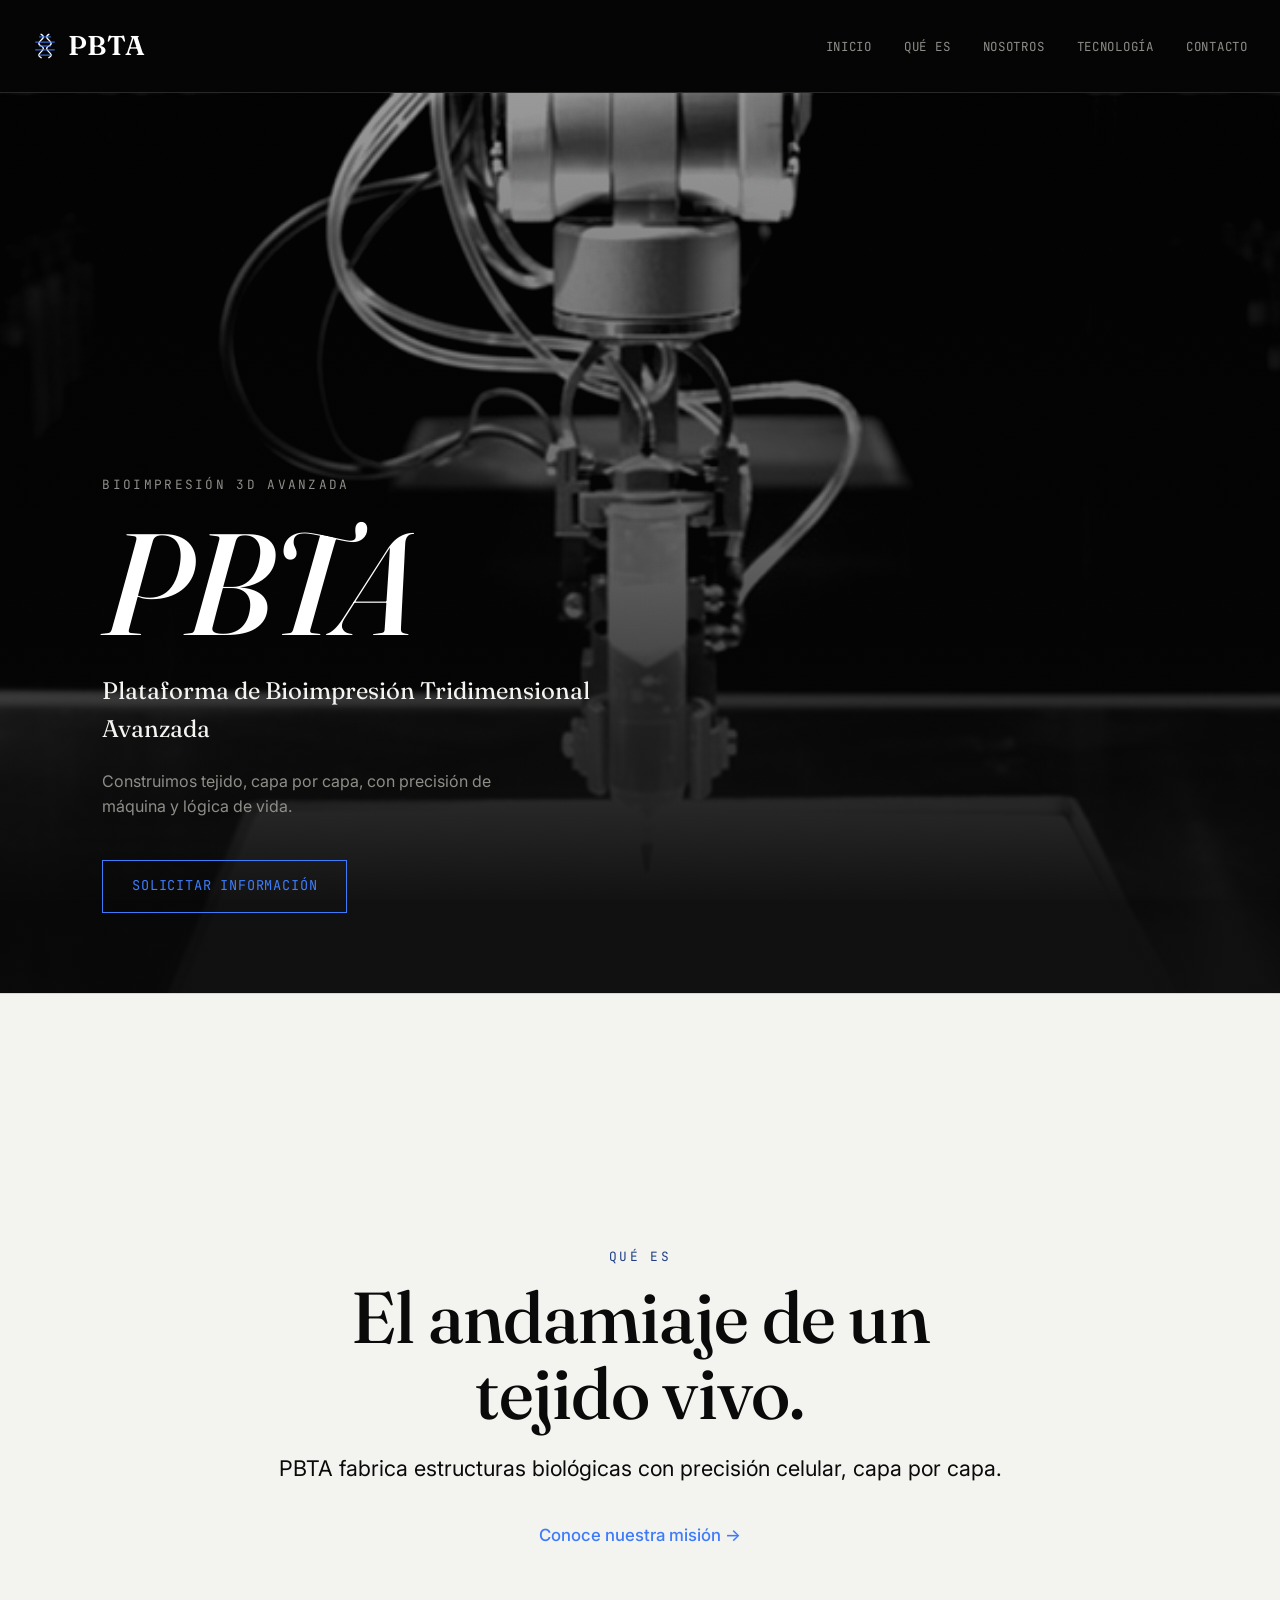
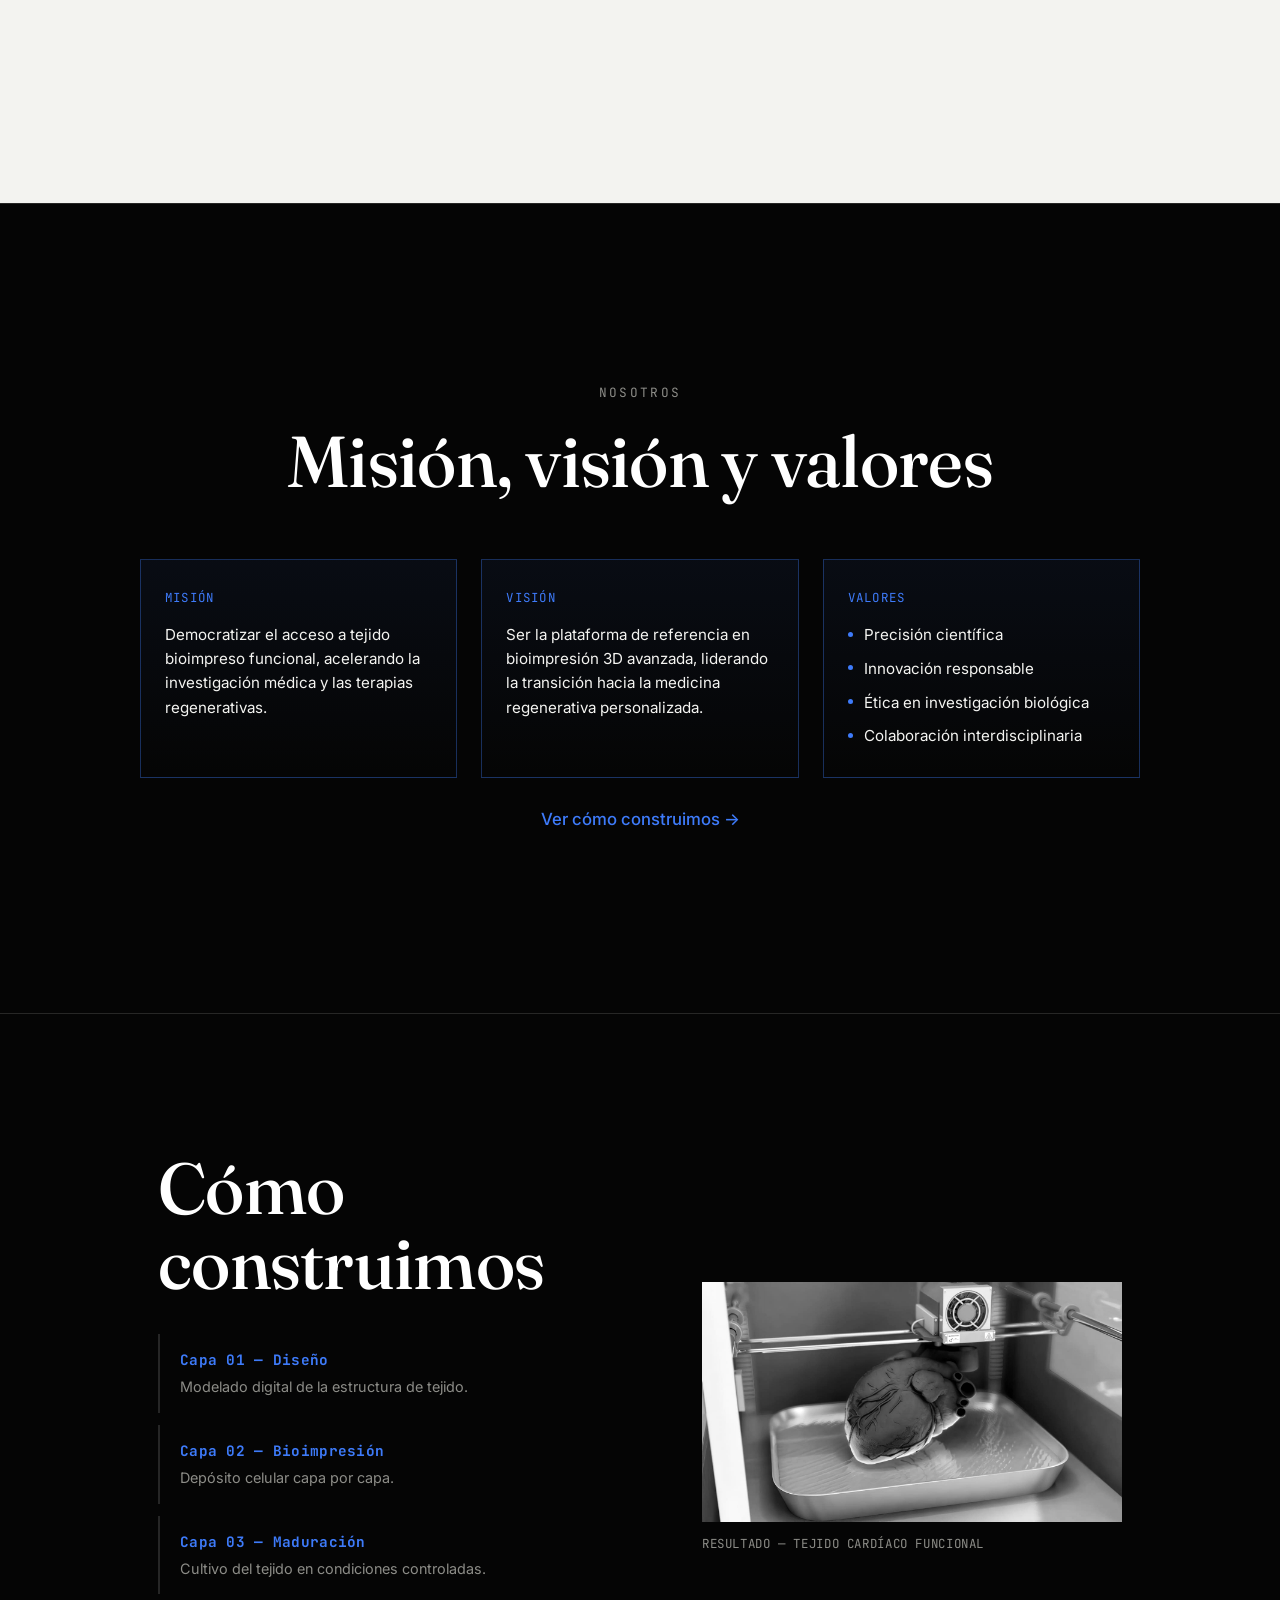
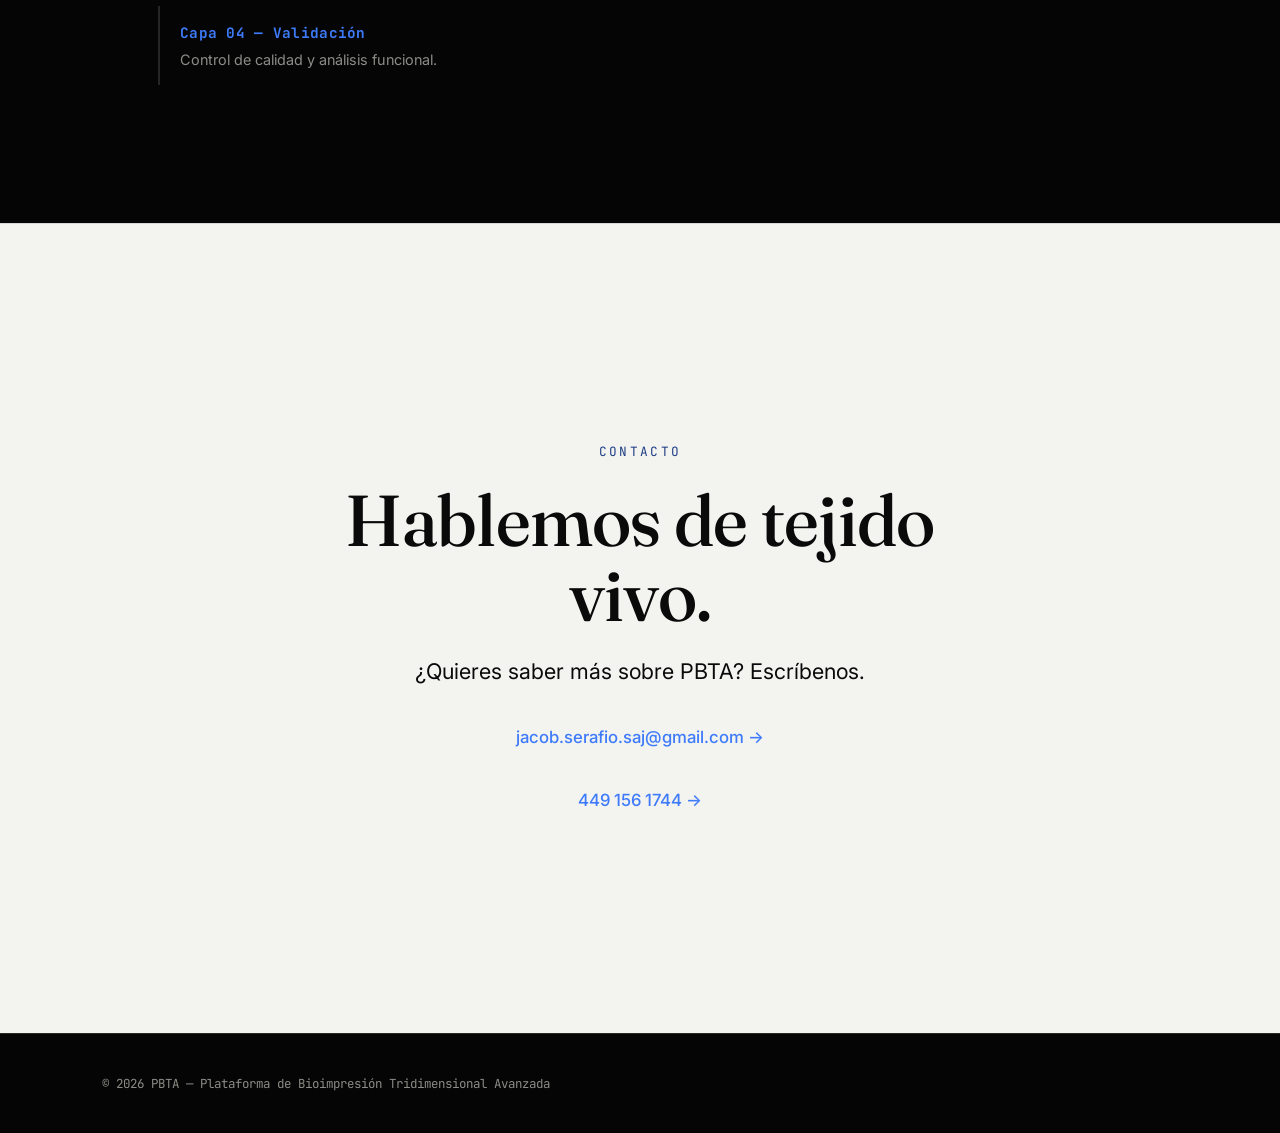
==== index.html @ 97b5b9d8 "V 0.0.0 Versión beta de pagina web" ====
<!DOCTYPE html>
<html lang="es">
<head>
  <meta charset="UTF-8">
  <meta name="viewport" content="width=device-width, initial-scale=1.0">
  <title>PBTA — Plataforma de Bioimpresión Tridimensional Avanzada</title>
  <link rel="preconnect" href="https://fonts.googleapis.com">
  <link rel="preconnect" href="https://fonts.gstatic.com" crossorigin>
  <link href="https://fonts.googleapis.com/css2?family=Fraunces:ital,opsz,wght@0,9..144,300;0,9..144,500;0,9..144,600;1,9..144,400&family=Inter:wght@400;500&family=JetBrains+Mono:wght@400;500&display=swap" rel="stylesheet">
  <link rel="stylesheet" href="style.css">
</head>
<body>

  <div class="grain" aria-hidden="true"></div>

  <!-- Encabezado / navegación -->
  <header class="site-header">
    <div class="logo">
      <svg class="logo-mark" viewBox="0 0 40 40" xmlns="http://www.w3.org/2000/svg" aria-hidden="true">
        <path d="M14 2 C 26 8, 2 14, 14 20 C 26 26, 2 32, 14 38" class="dna-strand" />
        <path d="M26 2 C 14 8, 38 14, 26 20 C 14 26, 38 32, 26 38" class="dna-strand" />
        <line x1="11" y1="6" x2="29" y2="6" class="dna-rung" />
        <line x1="5" y1="14" x2="35" y2="14" class="dna-rung" />
        <line x1="11" y1="20" x2="29" y2="20" class="dna-rung" />
        <line x1="5" y1="26" x2="35" y2="26" class="dna-rung" />
        <line x1="11" y1="34" x2="29" y2="34" class="dna-rung" />
      </svg>
      <span>PBTA</span>
    </div>
    <nav>
      <a href="#inicio">Inicio</a>
      <a href="#que-es">Qué es</a>
      <a href="#nosotros">Nosotros</a>
      <a href="#tecnologia">Tecnología</a>
      <a href="#contacto">Contacto</a>
    </nav>
  </header>

  <!-- Sección principal (hero) -->
  <section id="inicio" class="hero">
    <div class="hero-media">
      <img src="img/bioprint-arm.png" alt="Brazo robótico bioimprimiendo con precisión" class="hero-photo">
    </div>
    <div class="hero-overlay"></div>
    <div class="hero-content">
      <p class="eyebrow">Bioimpresión 3D avanzada</p>
      <h1>PBTA</h1>
      <p class="subtitle">Plataforma de Bioimpresión Tridimensional Avanzada</p>
      <p class="hero-text">
        Construimos tejido, capa por capa, con precisión de máquina y lógica de vida.
      </p>
      <a href="#contacto" class="cta">Solicitar información</a>
    </div>
  </section>

  <!-- Qué es la plataforma -->
  <section id="que-es" class="section section-light que-es-section">
    <p class="eyebrow">Qué es</p>
    <h2>El andamiaje de un tejido vivo.</h2>
    <p class="lead">
      PBTA fabrica estructuras biológicas con precisión celular, capa por capa.
    </p>
    <a href="#nosotros" class="panel-link">Conoce nuestra misión →</a>
  </section>

  <!-- Misión, Visión y Valores -->
  <section id="nosotros" class="section nosotros-section">
    <p class="eyebrow">Nosotros</p>
    <h2>Misión, visión y valores</h2>
    <div class="mvv-grid">
      <div class="mvv-card">
        <span class="mvv-label">Misión</span>
        <p>Democratizar el acceso a tejido bioimpreso funcional, acelerando la investigación médica y las terapias regenerativas.</p>
      </div>
      <div class="mvv-card">
        <span class="mvv-label">Visión</span>
        <p>Ser la plataforma de referencia en bioimpresión 3D avanzada, liderando la transición hacia la medicina regenerativa personalizada.</p>
      </div>
      <div class="mvv-card">
        <span class="mvv-label">Valores</span>
        <ul class="mvv-values">
          <li>Precisión científica</li>
          <li>Innovación responsable</li>
          <li>Ética en investigación biológica</li>
          <li>Colaboración interdisciplinaria</li>
        </ul>
      </div>
    </div>
    <a href="#tecnologia" class="panel-link">Ver cómo construimos →</a>
  </section>

  <!-- Cómo funciona / capas del proceso -->
  <section id="tecnologia" class="section tecnologia-section">
    <div class="tecnologia-text">
      <h2>Cómo construimos</h2>
      <ul class="layers">
        <li><strong>Capa 01 — Diseño</strong><span>Modelado digital de la estructura de tejido.</span></li>
        <li><strong>Capa 02 — Bioimpresión</strong><span>Depósito celular capa por capa.</span></li>
        <li><strong>Capa 03 — Maduración</strong><span>Cultivo del tejido en condiciones controladas.</span></li>
        <li><strong>Capa 04 — Validación</strong><span>Control de calidad y análisis funcional.</span></li>
      </ul>
    </div>
    <figure class="result-photo">
      <img src="img/bioprint-heart.png" alt="Tejido cardíaco bioimpreso, resultado del proceso PBTA">
      <figcaption>Resultado — tejido cardíaco funcional</figcaption>
    </figure>
  </section>

  <!-- Contacto -->
  <section id="contacto" class="section section-light contact">
    <p class="eyebrow">Contacto</p>
    <h2>Hablemos de tejido vivo.</h2>
    <p class="lead">¿Quieres saber más sobre PBTA? Escríbenos.</p>
    <div class="contact-links">
      <a href="mailto:jacob.serafio.saj@gmail.com" class="panel-link">jacob.serafio.saj@gmail.com →</a>
      <a href="tel:+524491561744" class="panel-link">449 156 1744 →</a>
    </div>
  </section>

  <footer class="site-footer">
    <p>&copy; 2026 PBTA — Plataforma de Bioimpresión Tridimensional Avanzada</p>
  </footer>

</body>
</html>
---- style.css ----
/* ===== Tokens de diseño ===== */
:root {
  --bg: #050505;
  --bg-2: #111111;
  --bg-light: #F3F3F0;
  --text-main: #F4F4F1;
  --text-dim: #8C8C87;
  --text-on-light: #0A0A0A;
  --text-on-light-dim: #58564F;
  --line: rgba(244, 244, 241, 0.14);
  --line-on-light: rgba(10, 10, 10, 0.12);
  --white: #FFFFFF;
  --blue: #3E7BFA;
  --blue-dim: #1F3E85;
  --blue-line: rgba(62, 123, 250, 0.35);

  --font-display: 'Fraunces', Georgia, serif;
  --font-body: 'Inter', -apple-system, sans-serif;
  --font-mono: 'JetBrains Mono', 'Courier New', monospace;
}

* { box-sizing: border-box; margin: 0; padding: 0; }

html { scroll-behavior: smooth; }

body {
  background: var(--bg);
  color: var(--text-main);
  font-family: var(--font-body);
  line-height: 1.6;
  position: relative;
}

/* Textura de grano, sutil, sobre toda la página */
.grain {
  position: fixed;
  inset: 0;
  z-index: 50;
  pointer-events: none;
  opacity: 0.05;
  mix-blend-mode: overlay;
  background-image: url("data:image/svg+xml,%3Csvg xmlns='http://www.w3.org/2000/svg' width='120' height='120'%3E%3Cfilter id='n'%3E%3CfeTurbulence type='fractalNoise' baseFrequency='0.9' numOctaves='2' stitchTiles='stitch'/%3E%3C/filter%3E%3Crect width='100%25' height='100%25' filter='url(%23n)'/%3E%3C/svg%3E");
}

/* ===== Header ===== */
.site-header {
  position: sticky;
  top: 0;
  z-index: 10;
  display: flex;
  justify-content: space-between;
  align-items: center;
  padding: 1.5rem 2rem;
  background: rgba(5, 5, 5, 0.75);
  backdrop-filter: blur(10px);
  border-bottom: 1px solid var(--line);
}

.logo {
  display: flex;
  align-items: center;
  gap: 0.6rem;
}

.logo span {
  font-family: var(--font-display);
  font-weight: 600;
  font-size: 1.7rem;
  letter-spacing: 0.02em;
  color: var(--white);
}

.logo-mark {
  width: 26px;
  height: 26px;
}

.logo-mark .dna-strand {
  fill: none;
  stroke: var(--white);
  stroke-width: 2;
  stroke-linecap: round;
}

.logo-mark .dna-rung {
  stroke: var(--blue);
  stroke-width: 1.6;
}

.site-header nav a {
  color: var(--text-dim);
  text-decoration: none;
  margin-left: 1.75rem;
  font-family: var(--font-mono);
  font-size: 0.78rem;
  letter-spacing: 0.06em;
  text-transform: uppercase;
  transition: color 0.2s ease;
}

.site-header nav a:hover,
.site-header nav a:focus-visible {
  color: var(--blue);
}

/* ===== Hero ===== */
.hero {
  position: relative;
  min-height: 100vh;
  display: flex;
  align-items: flex-end;
  overflow: hidden;
}

.hero-media {
  position: absolute;
  inset: 0;
}

.hero-photo {
  width: 100%;
  height: 100%;
  object-fit: cover;
  filter: grayscale(1) contrast(1.15) brightness(0.9);
  transition: filter 1.1s ease;
}

.hero:hover .hero-photo {
  filter: grayscale(0) contrast(1.05) brightness(0.85);
}

.hero-overlay {
  position: absolute;
  inset: 0;
  background: linear-gradient(0deg, rgba(5,5,5,0.95) 10%, rgba(5,5,5,0.55) 55%, rgba(5,5,5,0.35) 100%);
}

.hero-content {
  position: relative;
  z-index: 1;
  padding: 4rem 8vw 5rem;
  max-width: 900px;
}

.eyebrow {
  font-family: var(--font-mono);
  color: var(--text-dim);
  letter-spacing: 0.18em;
  text-transform: uppercase;
  font-size: 0.8rem;
  margin-bottom: 1.25rem;
}

.hero h1 {
  font-family: var(--font-display);
  font-style: italic;
  font-weight: 500;
  font-size: clamp(3.5rem, 13vw, 9rem);
  color: var(--white);
  line-height: 0.95;
  letter-spacing: -0.01em;
}

.hero .subtitle {
  margin-top: 1.25rem;
  font-family: var(--font-display);
  font-size: clamp(1.1rem, 2.5vw, 1.5rem);
  color: var(--text-main);
  max-width: 40ch;
}

.hero-text {
  margin-top: 1.25rem;
  color: var(--text-dim);
  max-width: 45ch;
}

.cta {
  display: inline-block;
  margin-top: 2.5rem;
  padding: 0.9rem 1.8rem;
  border: 1px solid var(--blue);
  color: var(--blue);
  text-decoration: none;
  font-family: var(--font-mono);
  font-size: 0.85rem;
  letter-spacing: 0.06em;
  text-transform: uppercase;
  transition: background 0.2s ease, color 0.2s ease;
}

.cta:hover,
.cta:focus-visible {
  background: var(--blue);
  color: var(--white);
}

/* ===== Secciones generales (estilo Apple: pantalla completa, centradas) ===== */
.section {
  min-height: 90vh;
  display: flex;
  flex-direction: column;
  justify-content: center;
  align-items: center;
  text-align: center;
  padding: 6rem 8vw;
  max-width: 100%;
  border-top: 1px solid var(--line);
}

.section > * {
  max-width: 720px;
}

.section h2 {
  font-family: var(--font-display);
  font-weight: 500;
  color: var(--white);
  font-size: clamp(2.4rem, 6vw, 4.5rem);
  line-height: 1.05;
  margin-bottom: 1.25rem;
  letter-spacing: -0.01em;
  border-left: none;
  padding-left: 0;
}

.section p {
  color: var(--text-dim);
  max-width: 60ch;
}

.section .lead {
  font-size: clamp(1.1rem, 2vw, 1.35rem);
  color: var(--text-main);
  margin-bottom: 0.5rem;
}

.panel-link {
  display: inline-block;
  margin-top: 1.75rem;
  color: var(--blue);
  text-decoration: none;
  font-size: 1.05rem;
  font-weight: 500;
  transition: opacity 0.2s ease;
}

.panel-link:hover,
.panel-link:focus-visible {
  opacity: 0.7;
}

/* Variante de fondo claro, alternando el ritmo estilo Apple */
.section-light {
  background: var(--bg-light);
  border-top: 1px solid var(--line-on-light);
}

.section-light h2 { color: var(--text-on-light); }
.section-light .lead { color: var(--text-on-light); }
.section-light p { color: var(--text-on-light-dim); }
.section-light .eyebrow { color: var(--blue-dim); }

/* ===== Qué es ===== */
.que-es-section .eyebrow { margin-bottom: 0.75rem; }

/* ===== Misión, Visión y Valores ===== */
.nosotros-section {
  align-items: center;
}

.nosotros-section > .eyebrow,
.nosotros-section > h2 {
  max-width: 720px;
}

.mvv-grid {
  display: grid;
  grid-template-columns: repeat(auto-fit, minmax(240px, 1fr));
  gap: 1.5rem;
  margin-top: 2.5rem;
  max-width: 1000px;
  width: 100%;
  text-align: left;
}

.mvv-card {
  border: 1px solid var(--blue-line);
  background: linear-gradient(180deg, rgba(62, 123, 250, 0.06), transparent);
  padding: 1.75rem 1.5rem;
}

.mvv-label {
  display: block;
  font-family: var(--font-mono);
  color: var(--blue);
  font-size: 0.78rem;
  letter-spacing: 0.1em;
  text-transform: uppercase;
  margin-bottom: 0.9rem;
}

.mvv-card p {
  color: var(--text-main);
  font-size: 0.95rem;
}

.mvv-values {
  list-style: none;
  display: flex;
  flex-direction: column;
  gap: 0.6rem;
}

.mvv-values li {
  color: var(--text-main);
  font-size: 0.95rem;
  padding-left: 1rem;
  position: relative;
}

.mvv-values li::before {
  content: '';
  position: absolute;
  left: 0;
  top: 0.55rem;
  width: 5px;
  height: 5px;
  background: var(--blue);
  border-radius: 50%;
}

/* ===== Tecnología: capas + foto resultado ===== */
.tecnologia-section {
  flex-direction: row;
  align-items: center;
  text-align: left;
  gap: 4rem;
  flex-wrap: wrap;
}

.tecnologia-text {
  flex: 1 1 340px;
  max-width: 480px;
}

.layers {
  list-style: none;
  display: flex;
  flex-direction: column;
  gap: 0.75rem;
  margin-top: 2rem;
}

.layers li {
  border-left: 2px solid var(--line);
  padding: 0.9rem 0 0.9rem 1.25rem;
  display: flex;
  flex-direction: column;
  gap: 0.25rem;
  transition: border-color 0.2s ease;
}

.layers li:hover {
  border-left-color: var(--blue);
}

.layers li strong {
  font-family: var(--font-mono);
  color: var(--blue);
  font-size: 0.9rem;
  letter-spacing: 0.02em;
}

.layers li span {
  color: var(--text-dim);
  font-size: 0.9rem;
}

.result-photo {
  flex: 1 1 320px;
  max-width: 420px;
}

.result-photo img {
  width: 100%;
  display: block;
  filter: grayscale(1) contrast(1.1);
  transition: filter 1.1s ease;
}

.result-photo:hover img {
  filter: grayscale(0) contrast(1.05);
}

.result-photo figcaption {
  margin-top: 0.75rem;
  font-family: var(--font-mono);
  font-size: 0.78rem;
  letter-spacing: 0.05em;
  text-transform: uppercase;
  color: var(--text-dim);
}

/* ===== Contacto ===== */
.contact-links {
  display: flex;
  flex-direction: column;
  gap: 0.5rem;
  align-items: center;
}

/* ===== Footer ===== */
.site-footer {
  padding: 2.5rem 8vw;
  border-top: 1px solid var(--line);
  color: var(--text-dim);
  font-family: var(--font-mono);
  font-size: 0.78rem;
}

/* ===== Accesibilidad ===== */
a:focus-visible,
button:focus-visible {
  outline: 2px solid var(--white);
  outline-offset: 3px;
}

@media (prefers-reduced-motion: reduce) {
  .hero-photo, .result-photo img { transition: none; }
}

/* ===== Responsive ===== */
@media (max-width: 640px) {
  .site-header {
    padding: 1rem 1.25rem;
    flex-wrap: wrap;
    gap: 0.5rem;
  }
  .site-header nav a {
    margin-left: 0;
    margin-right: 1rem;
  }
  .hero-content, .section, .site-footer {
    padding-left: 6vw;
    padding-right: 6vw;
  }
  .hero:hover .hero-photo,
  .result-photo:hover img {
    filter: grayscale(1) contrast(1.1);
  }
}
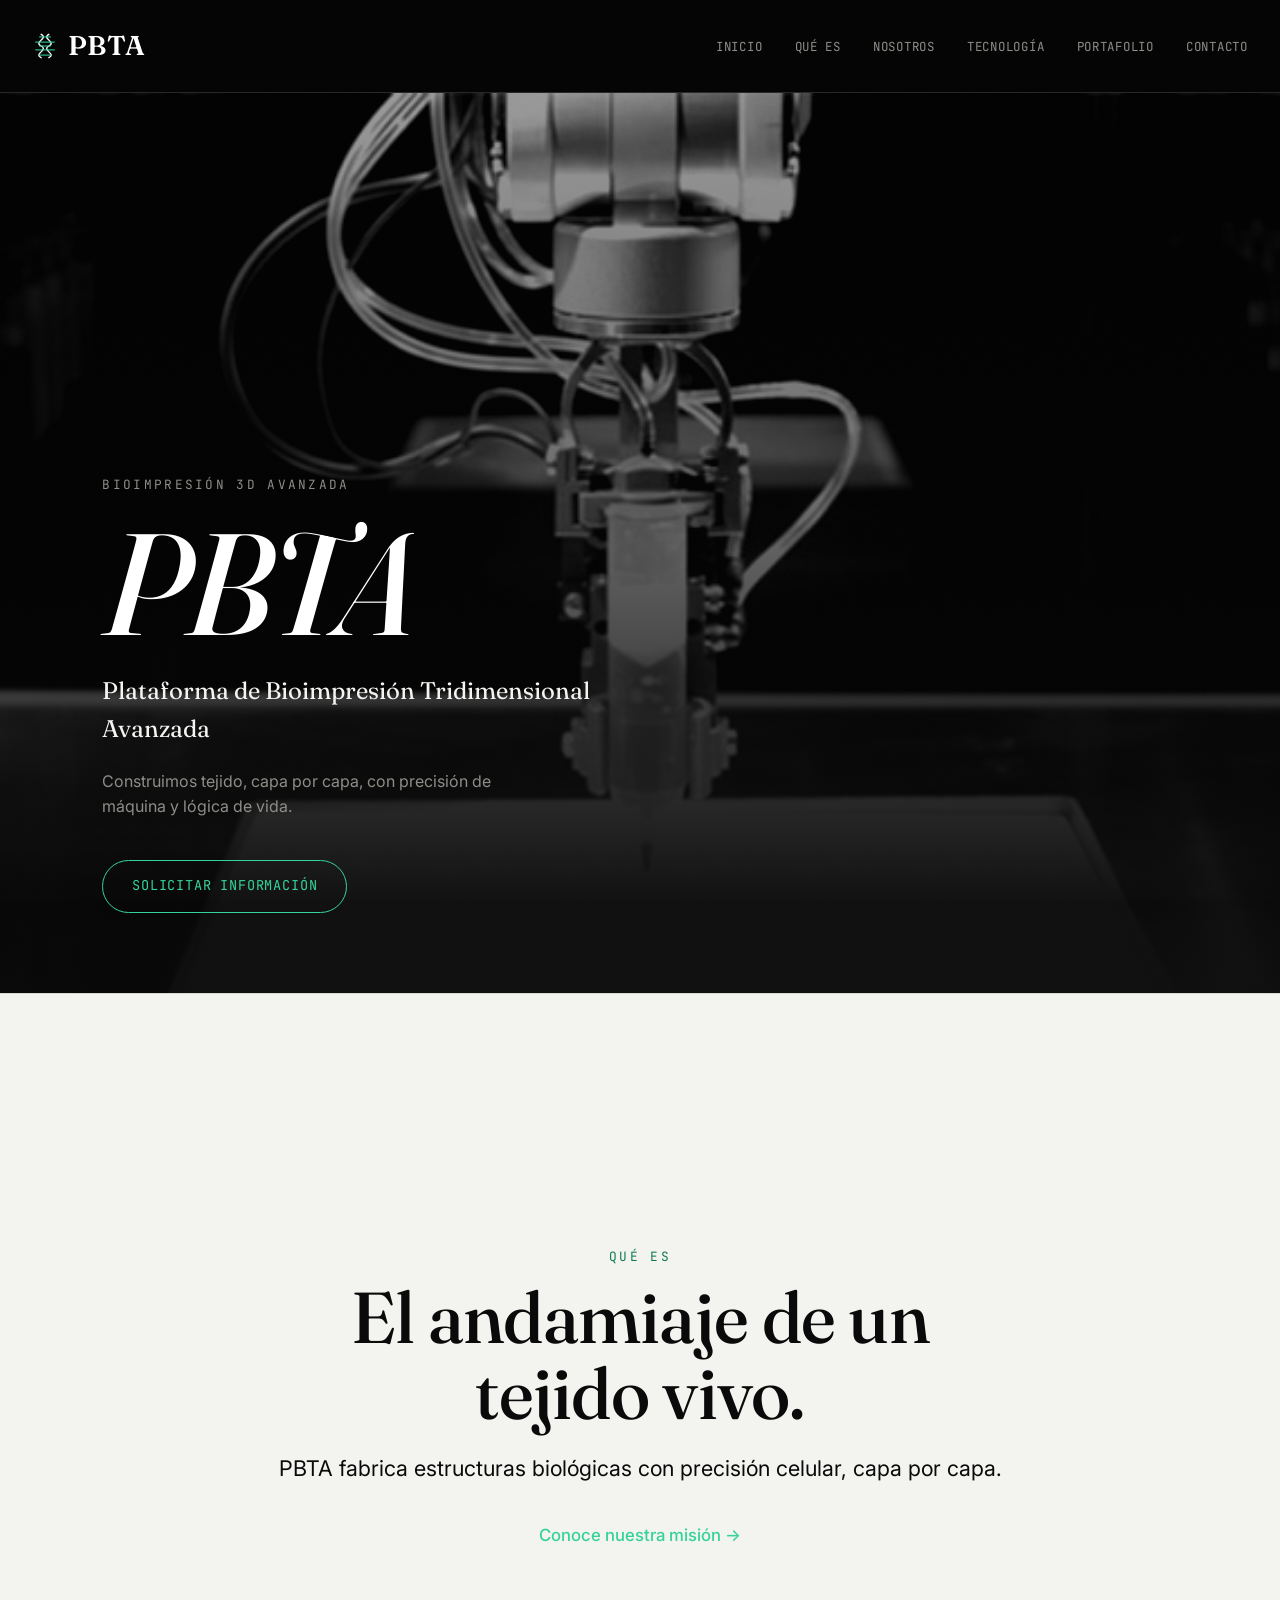
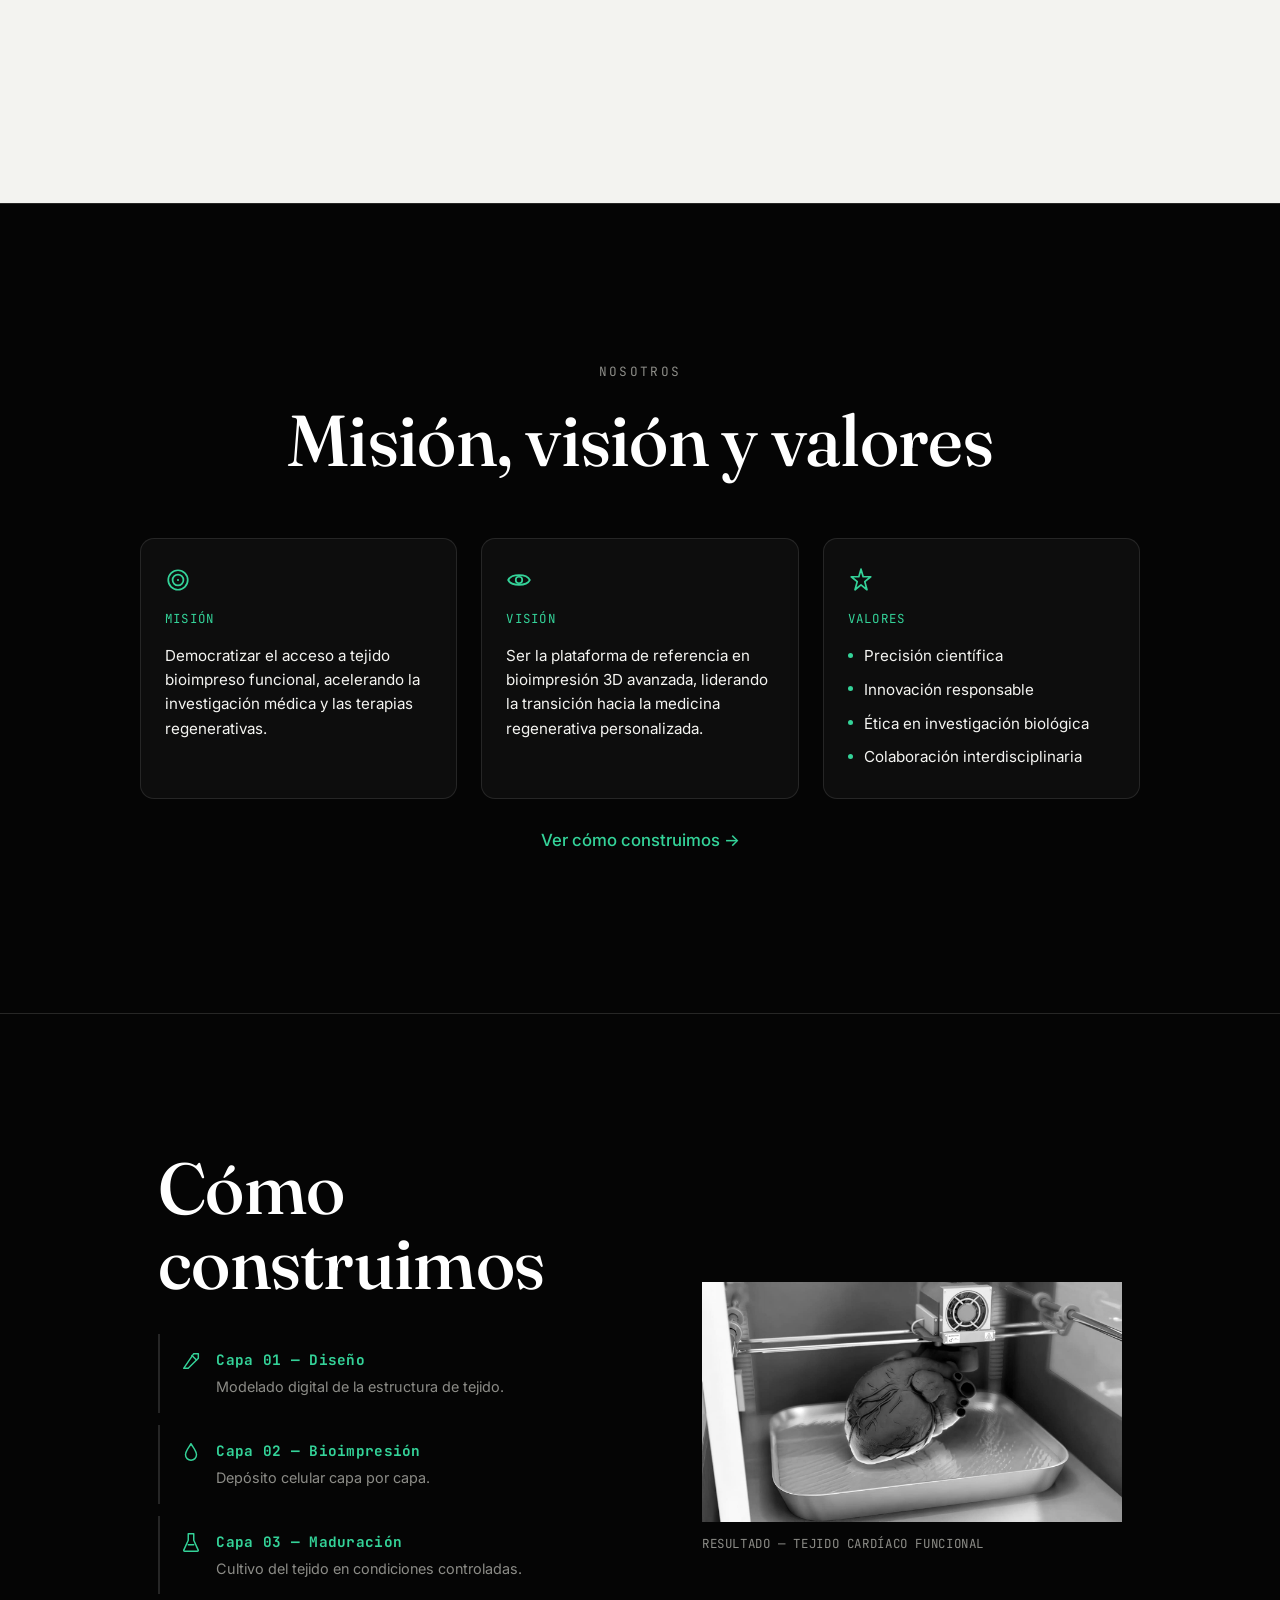
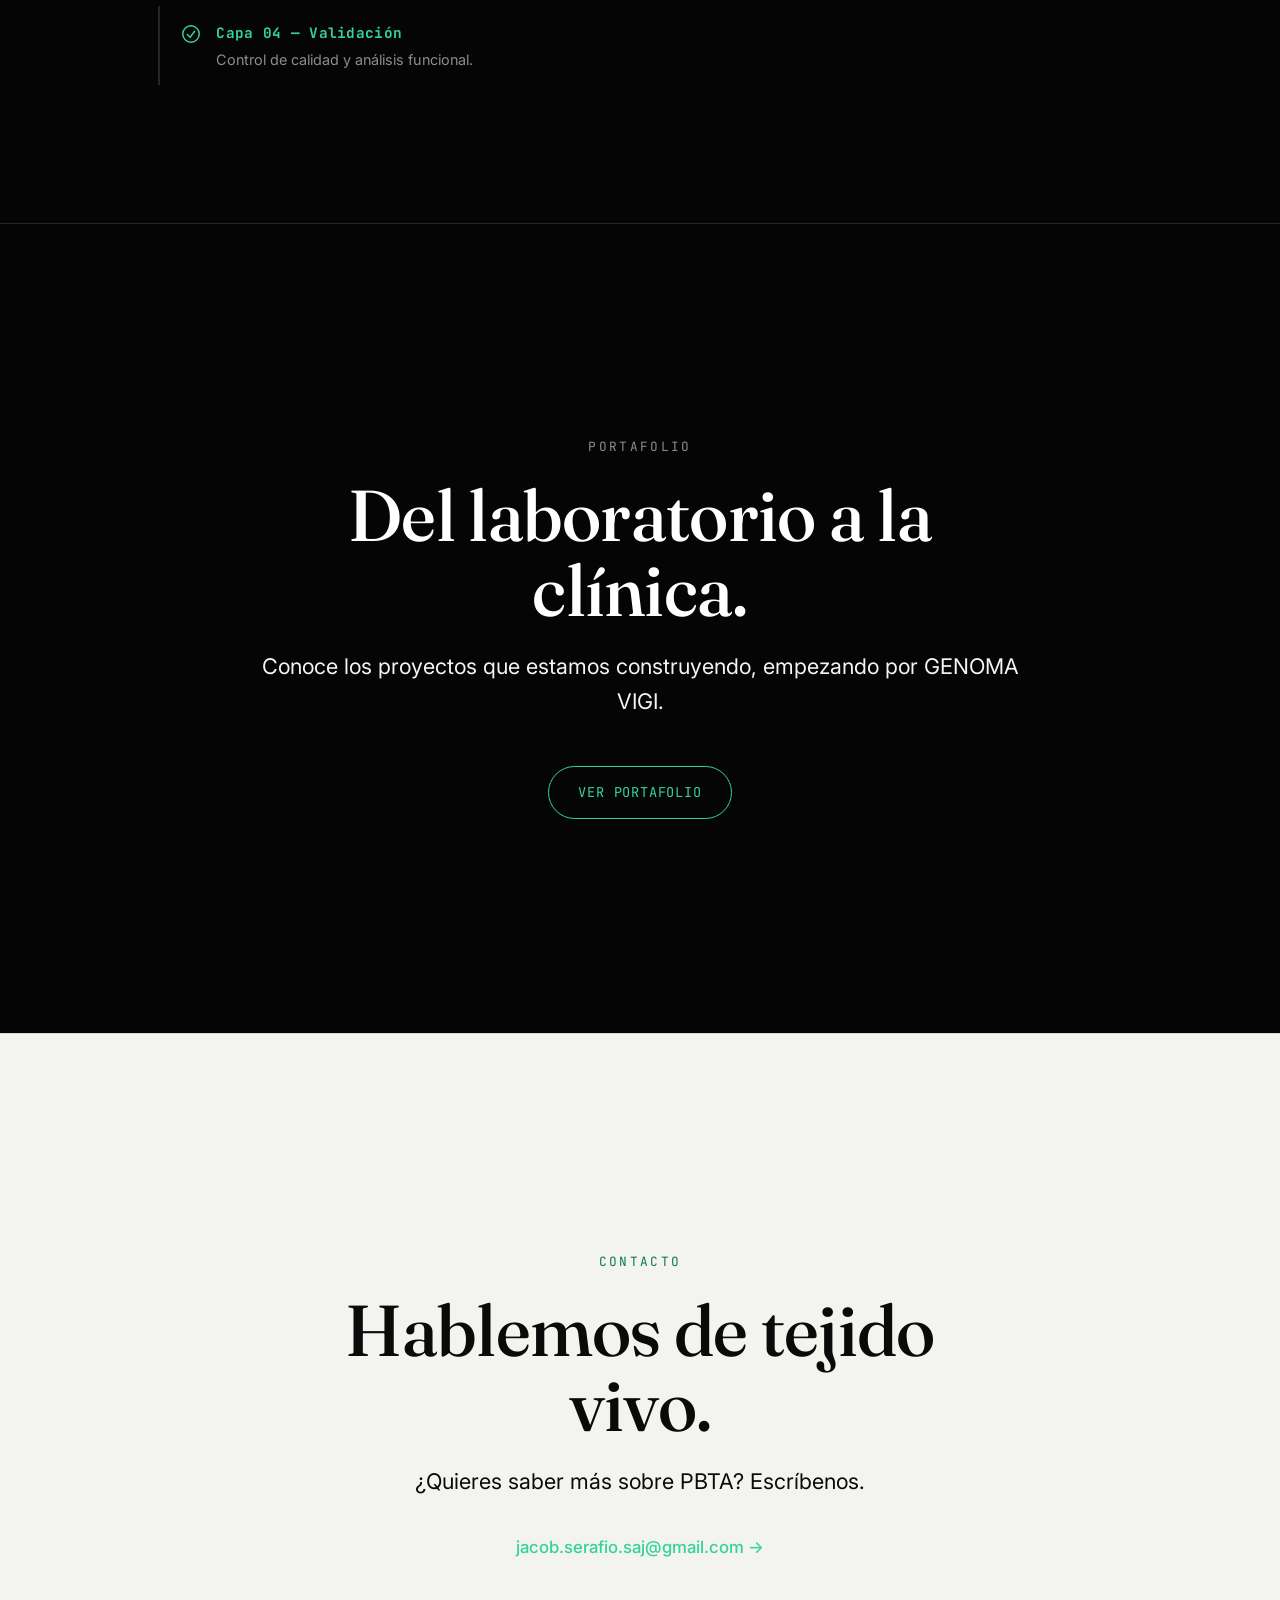
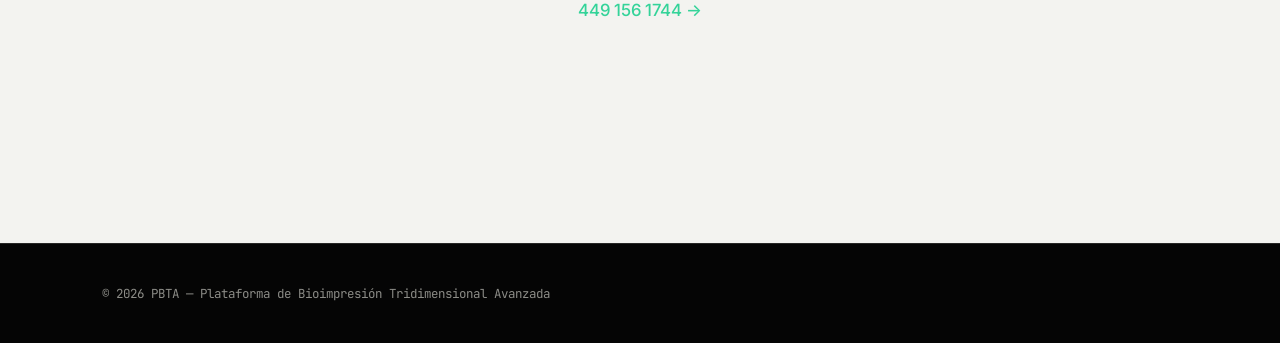
==== commit f03fcfa2: "VERSION 0.1.0 Se agrega el portafolio de trabajo con Genoma Vigi y se cambia la paleta de colores" ====
--- a/index.html
+++ b/index.html
@@ -32,6 +32,7 @@
       <a href="#que-es">Qué es</a>
       <a href="#nosotros">Nosotros</a>
       <a href="#tecnologia">Tecnología</a>
+      <a href="portafolio.html">Portafolio</a>
       <a href="#contacto">Contacto</a>
     </nav>
   </header>
@@ -69,14 +70,26 @@
     <h2>Misión, visión y valores</h2>
     <div class="mvv-grid">
       <div class="mvv-card">
+        <svg class="card-icon" viewBox="0 0 24 24" xmlns="http://www.w3.org/2000/svg" aria-hidden="true">
+          <circle cx="12" cy="12" r="9" />
+          <circle cx="12" cy="12" r="5" />
+          <circle cx="12" cy="12" r="1" style="fill: var(--green); stroke: none;" />
+        </svg>
         <span class="mvv-label">Misión</span>
         <p>Democratizar el acceso a tejido bioimpreso funcional, acelerando la investigación médica y las terapias regenerativas.</p>
       </div>
       <div class="mvv-card">
+        <svg class="card-icon" viewBox="0 0 24 24" xmlns="http://www.w3.org/2000/svg" aria-hidden="true">
+          <path d="M2 12 C 5 6, 19 6, 22 12 C 19 18, 5 18, 2 12 Z" />
+          <circle cx="12" cy="12" r="3" />
+        </svg>
         <span class="mvv-label">Visión</span>
         <p>Ser la plataforma de referencia en bioimpresión 3D avanzada, liderando la transición hacia la medicina regenerativa personalizada.</p>
       </div>
       <div class="mvv-card">
+        <svg class="card-icon" viewBox="0 0 24 24" xmlns="http://www.w3.org/2000/svg" aria-hidden="true">
+          <path d="M12 2 L14 9 L21 9 L15.5 13.5 L17.5 21 L12 16.5 L6.5 21 L8.5 13.5 L3 9 L10 9 Z" />
+        </svg>
         <span class="mvv-label">Valores</span>
         <ul class="mvv-values">
           <li>Precisión científica</li>
@@ -94,16 +107,49 @@
     <div class="tecnologia-text">
       <h2>Cómo construimos</h2>
       <ul class="layers">
-        <li><strong>Capa 01 — Diseño</strong><span>Modelado digital de la estructura de tejido.</span></li>
-        <li><strong>Capa 02 — Bioimpresión</strong><span>Depósito celular capa por capa.</span></li>
-        <li><strong>Capa 03 — Maduración</strong><span>Cultivo del tejido en condiciones controladas.</span></li>
-        <li><strong>Capa 04 — Validación</strong><span>Control de calidad y análisis funcional.</span></li>
+        <li>
+          <svg class="layer-icon" viewBox="0 0 24 24" xmlns="http://www.w3.org/2000/svg" aria-hidden="true">
+            <path d="M4 20 L15 4 L20 4 L20 9 L9 20 Z" />
+            <path d="M13 6 L18 11" />
+          </svg>
+          <div class="layer-text"><strong>Capa 01 — Diseño</strong><span>Modelado digital de la estructura de tejido.</span></div>
+        </li>
+        <li>
+          <svg class="layer-icon" viewBox="0 0 24 24" xmlns="http://www.w3.org/2000/svg" aria-hidden="true">
+            <path d="M12 3 C 9 8, 6 11, 6 15 a 6 6 0 0 0 12 0 C 18 11, 15 8, 12 3 Z" />
+          </svg>
+          <div class="layer-text"><strong>Capa 02 — Bioimpresión</strong><span>Depósito celular capa por capa.</span></div>
+        </li>
+        <li>
+          <svg class="layer-icon" viewBox="0 0 24 24" xmlns="http://www.w3.org/2000/svg" aria-hidden="true">
+            <path d="M9 2 L15 2 L15 9 L20 20 a 1 1 0 0 1 -1 1 L5 21 a 1 1 0 0 1 -1 -1 L9 9 Z" />
+            <path d="M9 14 L15 14" />
+          </svg>
+          <div class="layer-text"><strong>Capa 03 — Maduración</strong><span>Cultivo del tejido en condiciones controladas.</span></div>
+        </li>
+        <li>
+          <svg class="layer-icon" viewBox="0 0 24 24" xmlns="http://www.w3.org/2000/svg" aria-hidden="true">
+            <circle cx="12" cy="12" r="9" />
+            <path d="M8 12.5 L11 15.5 L16 9" />
+          </svg>
+          <div class="layer-text"><strong>Capa 04 — Validación</strong><span>Control de calidad y análisis funcional.</span></div>
+        </li>
       </ul>
     </div>
     <figure class="result-photo">
       <img src="img/bioprint-heart.png" alt="Tejido cardíaco bioimpreso, resultado del proceso PBTA">
       <figcaption>Resultado — tejido cardíaco funcional</figcaption>
     </figure>
+  </section>
+
+  <!-- Portafolio -->
+  <section id="portafolio" class="section portafolio-teaser">
+    <p class="eyebrow">Portafolio</p>
+    <h2>Del laboratorio a la clínica.</h2>
+    <p class="lead">
+      Conoce los proyectos que estamos construyendo, empezando por GENOMA VIGI.
+    </p>
+    <a href="portafolio.html" class="cta">Ver portafolio</a>
   </section>
 
   <!-- Contacto -->
--- a/style.css
+++ b/style.css
@@ -10,9 +10,14 @@
   --line: rgba(244, 244, 241, 0.14);
   --line-on-light: rgba(10, 10, 10, 0.12);
   --white: #FFFFFF;
-  --blue: #3E7BFA;
-  --blue-dim: #1F3E85;
-  --blue-line: rgba(62, 123, 250, 0.35);
+  --green: #34D399;
+  --green-dim: #0E7A50;
+
+  --card-bg: rgba(255, 255, 255, 0.035);
+  --card-bg-hover: rgba(255, 255, 255, 0.06);
+  --card-border: rgba(255, 255, 255, 0.10);
+  --card-border-hover: rgba(255, 255, 255, 0.24);
+  --card-radius: 14px;
 
   --font-display: 'Fraunces', Georgia, serif;
   --font-body: 'Inter', -apple-system, sans-serif;
@@ -83,7 +88,7 @@
 }
 
 .logo-mark .dna-rung {
-  stroke: var(--blue);
+  stroke: var(--green);
   stroke-width: 1.6;
 }
 
@@ -100,7 +105,7 @@
 
 .site-header nav a:hover,
 .site-header nav a:focus-visible {
-  color: var(--blue);
+  color: var(--green);
 }
 
 /* ===== Hero ===== */
@@ -179,20 +184,21 @@
   display: inline-block;
   margin-top: 2.5rem;
   padding: 0.9rem 1.8rem;
-  border: 1px solid var(--blue);
-  color: var(--blue);
+  border: 1px solid var(--green);
+  color: var(--green);
   text-decoration: none;
   font-family: var(--font-mono);
   font-size: 0.85rem;
   letter-spacing: 0.06em;
   text-transform: uppercase;
+  border-radius: 999px;
   transition: background 0.2s ease, color 0.2s ease;
 }
 
 .cta:hover,
 .cta:focus-visible {
-  background: var(--blue);
-  color: var(--white);
+  background: var(--green);
+  color: var(--bg);
 }
 
 /* ===== Secciones generales (estilo Apple: pantalla completa, centradas) ===== */
@@ -238,7 +244,7 @@
 .panel-link {
   display: inline-block;
   margin-top: 1.75rem;
-  color: var(--blue);
+  color: var(--green);
   text-decoration: none;
   font-size: 1.05rem;
   font-weight: 500;
@@ -259,7 +265,7 @@
 .section-light h2 { color: var(--text-on-light); }
 .section-light .lead { color: var(--text-on-light); }
 .section-light p { color: var(--text-on-light-dim); }
-.section-light .eyebrow { color: var(--blue-dim); }
+.section-light .eyebrow { color: var(--green-dim); }
 
 /* ===== Qué es ===== */
 .que-es-section .eyebrow { margin-bottom: 0.75rem; }
@@ -285,15 +291,35 @@
 }
 
 .mvv-card {
-  border: 1px solid var(--blue-line);
-  background: linear-gradient(180deg, rgba(62, 123, 250, 0.06), transparent);
+  border: 1px solid var(--card-border);
+  background: var(--card-bg);
+  border-radius: var(--card-radius);
   padding: 1.75rem 1.5rem;
+  transition: border-color 0.2s ease, background 0.2s ease, transform 0.2s ease;
+}
+
+.mvv-card:hover {
+  border-color: var(--card-border-hover);
+  background: var(--card-bg-hover);
+  transform: translateY(-2px);
+}
+
+.card-icon {
+  width: 26px;
+  height: 26px;
+  stroke: var(--green);
+  fill: none;
+  stroke-width: 1.6;
+  stroke-linecap: round;
+  stroke-linejoin: round;
+  display: block;
+  margin-bottom: 1rem;
 }
 
 .mvv-label {
   display: block;
   font-family: var(--font-mono);
-  color: var(--blue);
+  color: var(--green);
   font-size: 0.78rem;
   letter-spacing: 0.1em;
   text-transform: uppercase;
@@ -326,7 +352,7 @@
   top: 0.55rem;
   width: 5px;
   height: 5px;
-  background: var(--blue);
+  background: var(--green);
   border-radius: 50%;
 }
 
@@ -356,18 +382,37 @@
   border-left: 2px solid var(--line);
   padding: 0.9rem 0 0.9rem 1.25rem;
   display: flex;
+  flex-direction: row;
+  align-items: flex-start;
+  gap: 0.9rem;
+  transition: border-color 0.2s ease;
+}
+
+.layer-icon {
+  width: 22px;
+  height: 22px;
+  stroke: var(--green);
+  fill: none;
+  stroke-width: 1.6;
+  stroke-linecap: round;
+  stroke-linejoin: round;
+  flex-shrink: 0;
+  margin-top: 2px;
+}
+
+.layer-text {
+  display: flex;
   flex-direction: column;
   gap: 0.25rem;
-  transition: border-color 0.2s ease;
 }
 
 .layers li:hover {
-  border-left-color: var(--blue);
+  border-left-color: var(--green);
 }
 
 .layers li strong {
   font-family: var(--font-mono);
-  color: var(--blue);
+  color: var(--green);
   font-size: 0.9rem;
   letter-spacing: 0.02em;
 }
@@ -400,6 +445,135 @@
   letter-spacing: 0.05em;
   text-transform: uppercase;
   color: var(--text-dim);
+}
+
+/* ===== Portafolio (teaser en index) ===== */
+.portafolio-teaser > * {
+  max-width: 620px;
+}
+
+.back-link {
+  margin-top: 0;
+  margin-bottom: 2rem;
+  align-self: flex-start;
+}
+
+/* ===== Menú de proyectos (portafolio.html) ===== */
+.portfolio-menu {
+  display: grid;
+  grid-template-columns: repeat(auto-fit, minmax(260px, 1fr));
+  gap: 1.5rem;
+  margin-top: 2.5rem;
+  max-width: 900px;
+  width: 100%;
+  text-align: left;
+}
+
+.proyecto-card {
+  display: block;
+  text-decoration: none;
+  color: inherit;
+  border: 1px solid var(--card-border);
+  background: var(--card-bg);
+  border-radius: var(--card-radius);
+  padding: 1.75rem 1.5rem;
+  transition: border-color 0.2s ease, background 0.2s ease, transform 0.2s ease;
+}
+
+.proyecto-card:hover,
+.proyecto-card:focus-visible {
+  border-color: var(--card-border-hover);
+  background: var(--card-bg-hover);
+  transform: translateY(-3px);
+}
+
+.proyecto-card .stat-label {
+  display: block;
+  font-family: var(--font-mono);
+  color: var(--green);
+  font-size: 0.78rem;
+  letter-spacing: 0.1em;
+  text-transform: uppercase;
+  margin-bottom: 0.9rem;
+}
+
+.proyecto-card h3 {
+  font-family: var(--font-display);
+  font-weight: 500;
+  font-size: 1.5rem;
+  color: var(--white);
+  margin-bottom: 0.6rem;
+}
+
+.proyecto-card p {
+  color: var(--text-dim);
+  font-size: 0.92rem;
+}
+
+.proyecto-card .card-link {
+  display: inline-block;
+  margin-top: 1.1rem;
+  color: var(--green);
+  font-size: 0.85rem;
+  font-family: var(--font-mono);
+  text-transform: uppercase;
+  letter-spacing: 0.05em;
+}
+
+.proyecto-card-soon {
+  opacity: 0.45;
+  cursor: default;
+}
+
+.proyecto-card-soon:hover {
+  border-color: var(--card-border);
+  background: var(--card-bg);
+  transform: none;
+}
+
+/* ===== Detalle de proyecto de portafolio (usado en páginas como genoma-vigi.html) ===== */
+.portfolio-body {
+  margin-top: 0.5rem;
+  text-align: left;
+}
+
+.portfolio-stats {
+  display: grid;
+  grid-template-columns: repeat(auto-fit, minmax(200px, 1fr));
+  gap: 1.5rem;
+  margin-top: 2.5rem;
+  max-width: 900px;
+  width: 100%;
+  text-align: left;
+}
+
+.portfolio-stat {
+  border: 1px solid var(--card-border);
+  background: var(--card-bg);
+  border-radius: var(--card-radius);
+  padding: 1.5rem 1.35rem;
+  transition: border-color 0.2s ease, background 0.2s ease, transform 0.2s ease;
+}
+
+.portfolio-stat:hover {
+  border-color: var(--card-border-hover);
+  background: var(--card-bg-hover);
+  transform: translateY(-2px);
+}
+
+.portfolio-stat .stat-label {
+  display: block;
+  font-family: var(--font-mono);
+  color: var(--green);
+  font-size: 0.78rem;
+  letter-spacing: 0.1em;
+  text-transform: uppercase;
+  margin-bottom: 0.75rem;
+}
+
+.portfolio-stat p {
+  color: var(--text-main);
+  font-size: 0.92rem;
 }
 
 /* ===== Contacto ===== */
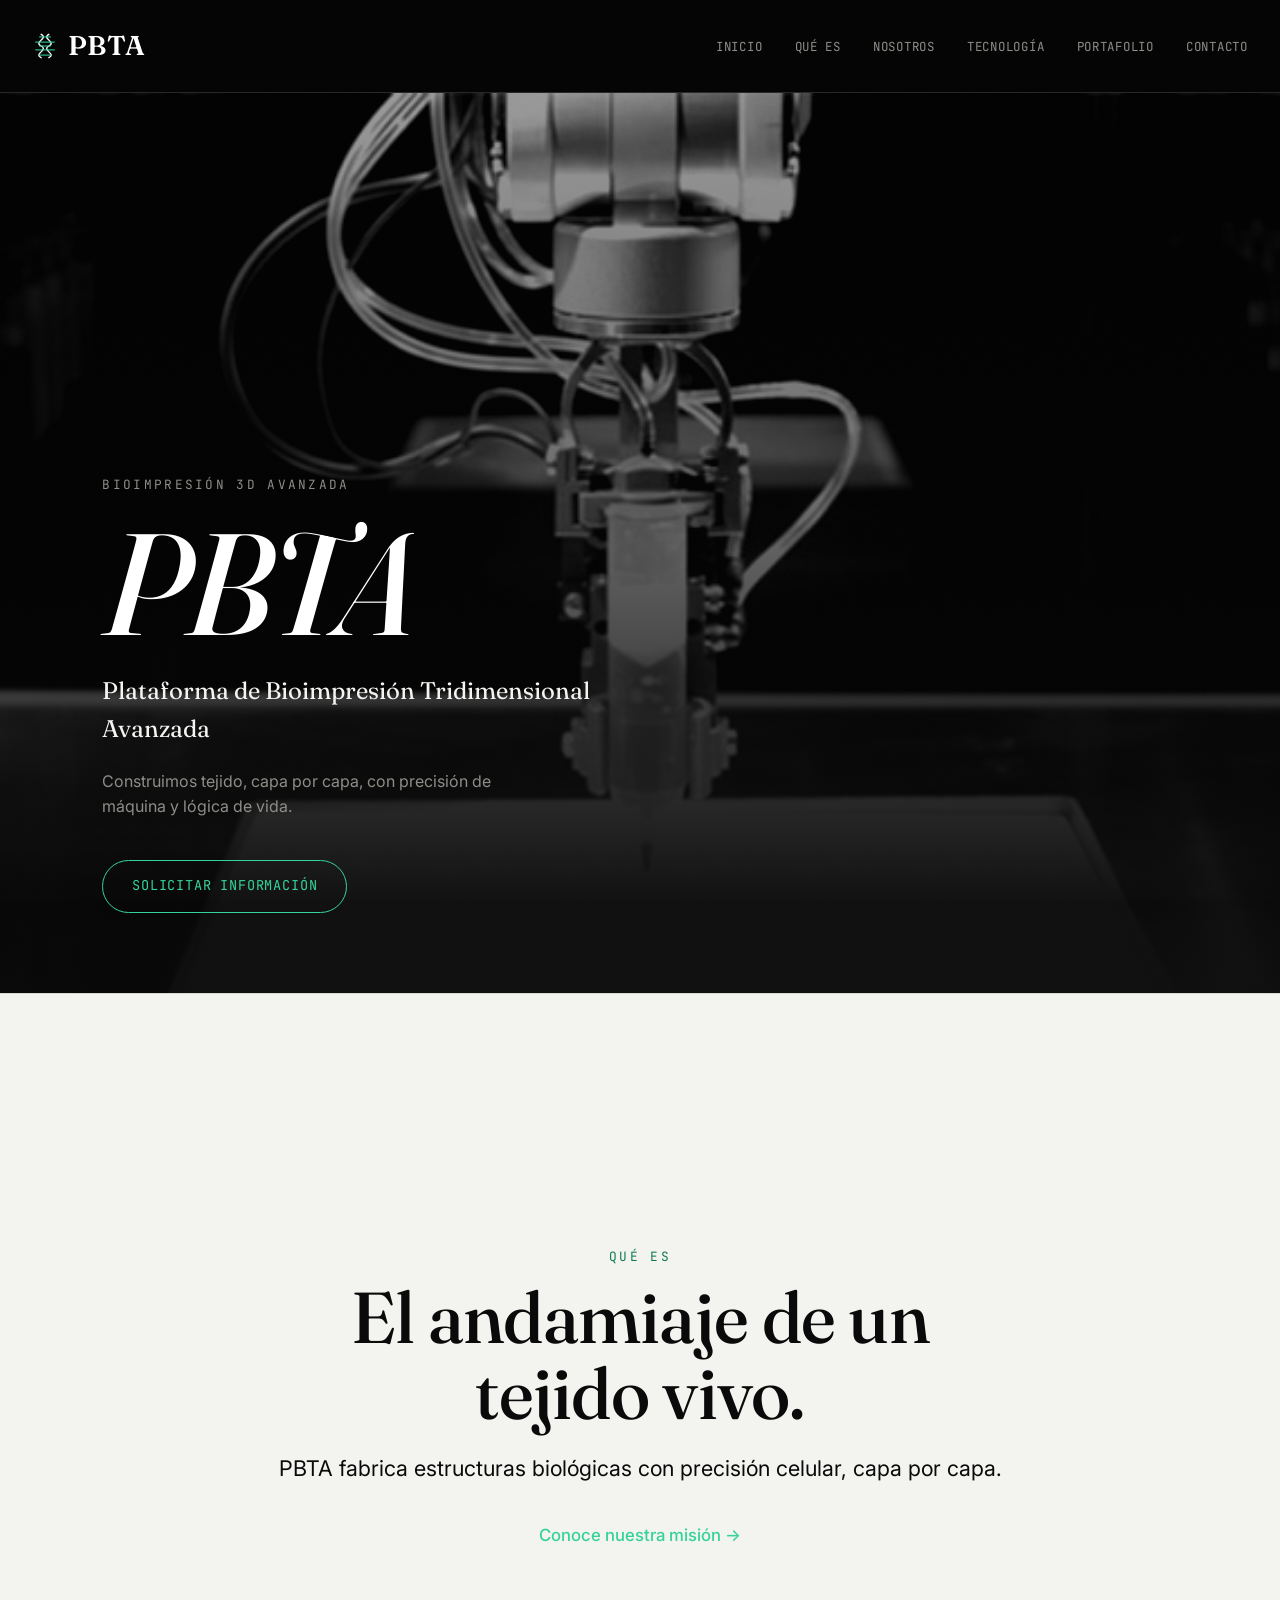
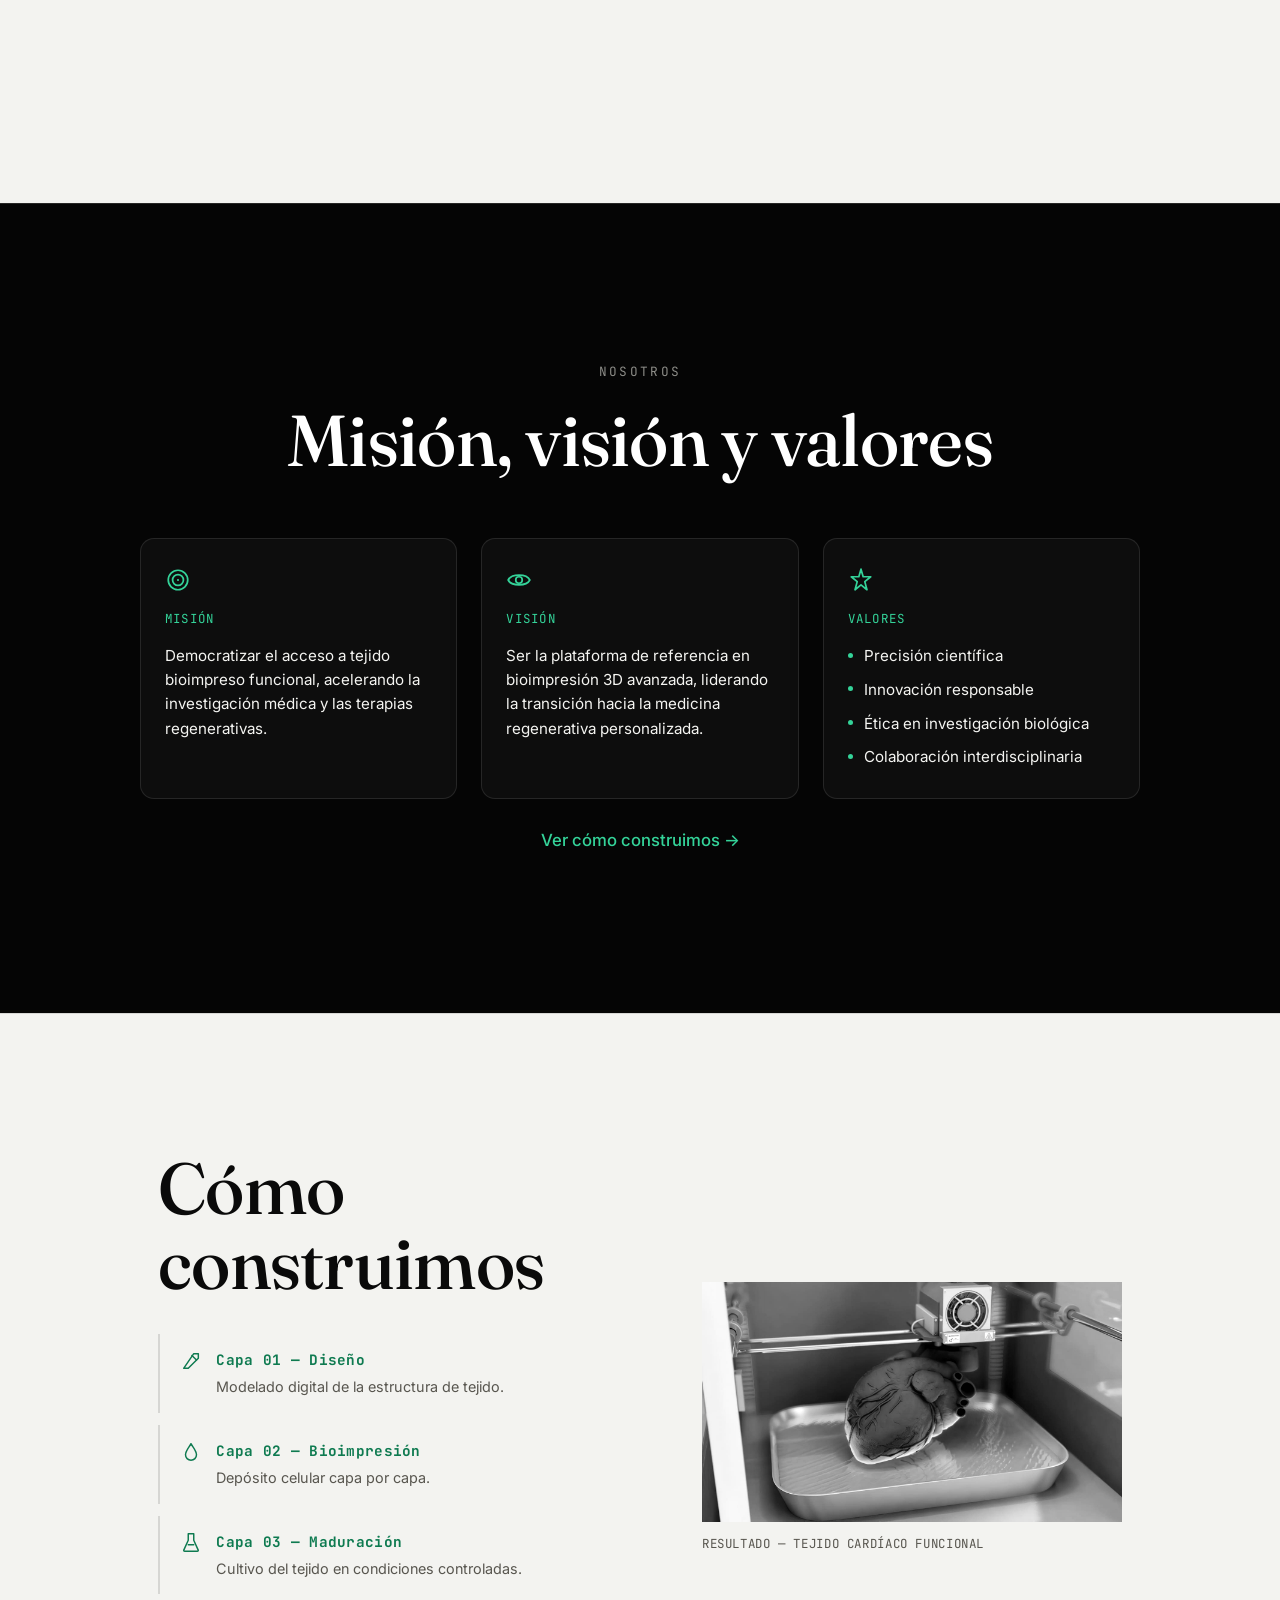
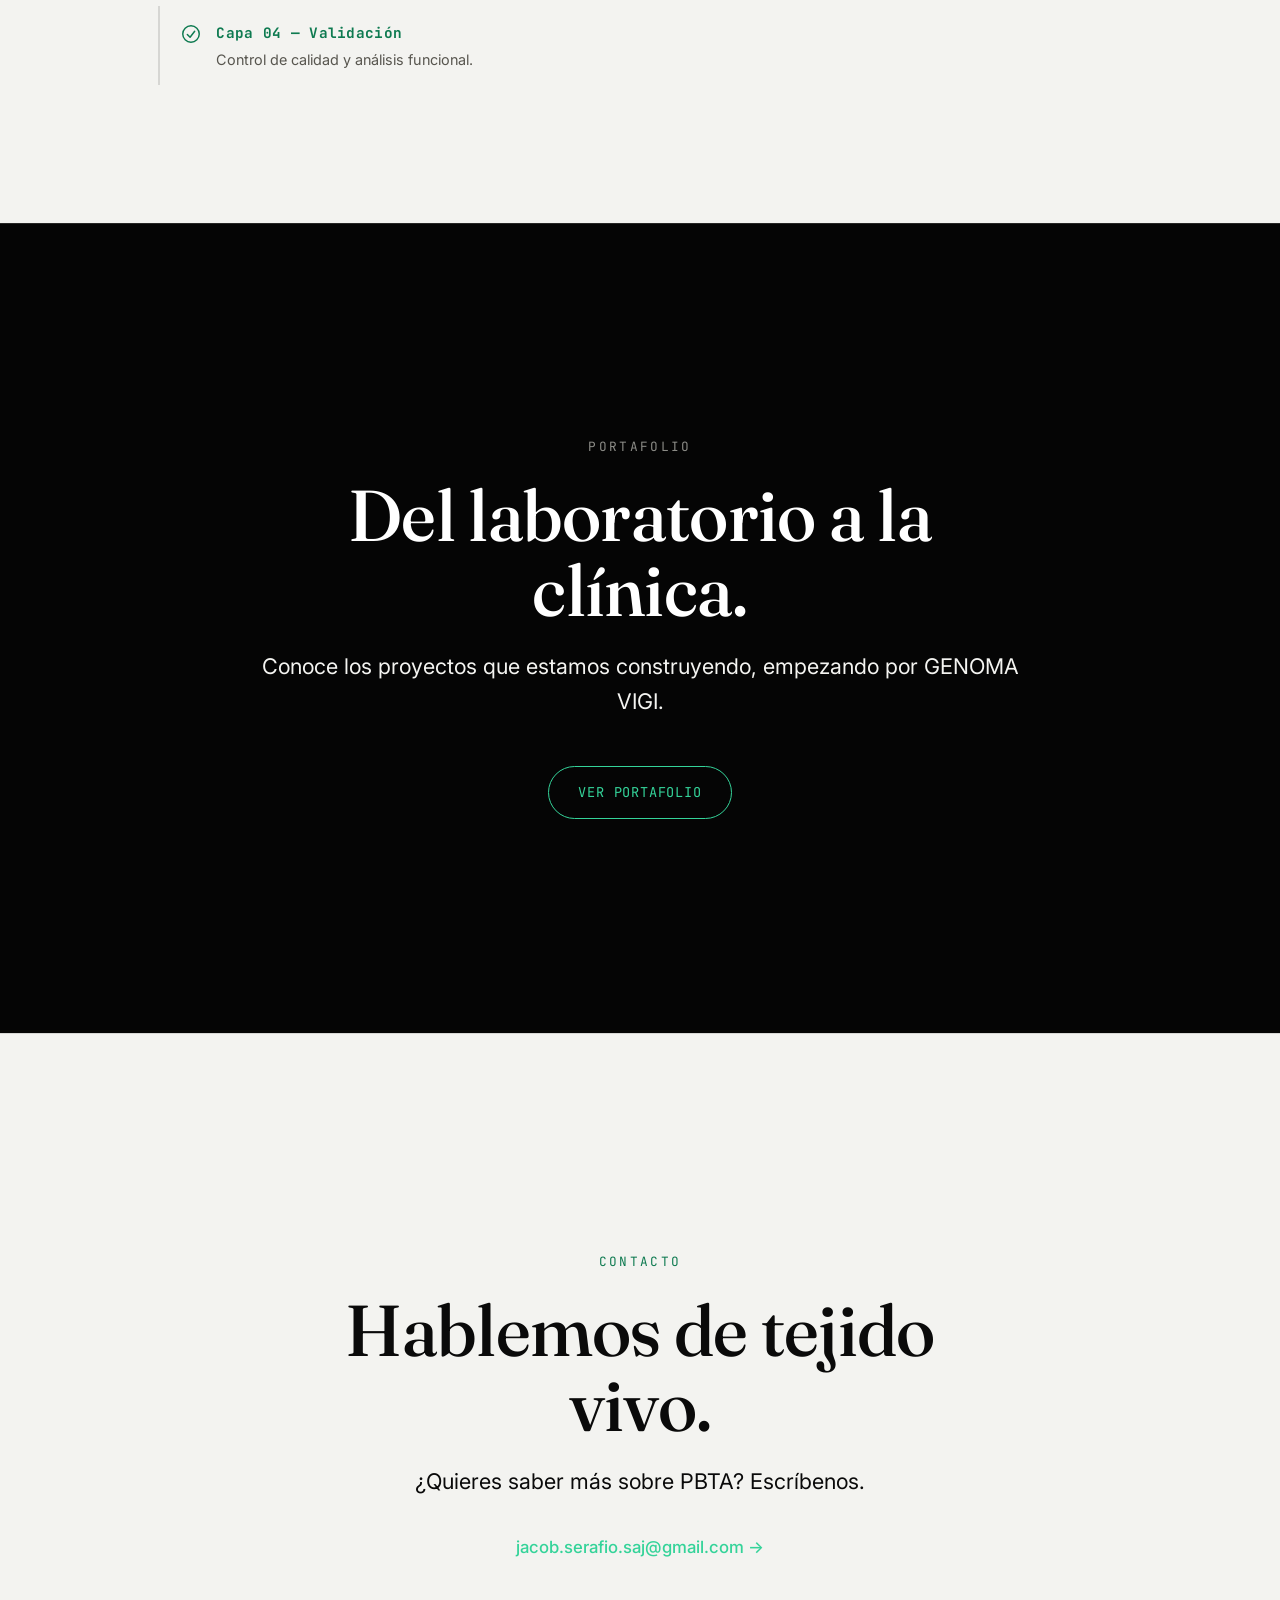
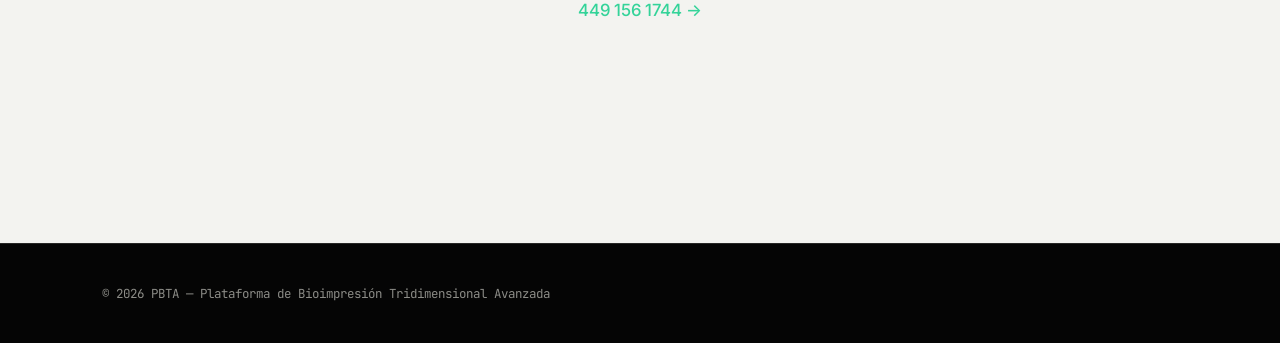
==== commit 3f3dface: "0.1.2 Ventanas cambiadas" ====
--- a/index.html
+++ b/index.html
@@ -103,7 +103,7 @@
   </section>
 
   <!-- Cómo funciona / capas del proceso -->
-  <section id="tecnologia" class="section tecnologia-section">
+  <section id="tecnologia" class="section section-light tecnologia-section">
     <div class="tecnologia-text">
       <h2>Cómo construimos</h2>
       <ul class="layers">
--- a/style.css
+++ b/style.css
@@ -447,6 +447,31 @@
   color: var(--text-dim);
 }
 
+/* Variante clara: cuando "Tecnología" va sobre section-light */
+.section-light .layers li {
+  border-left-color: var(--line-on-light);
+}
+
+.section-light .layers li:hover {
+  border-left-color: var(--green-dim);
+}
+
+.section-light .layers li strong {
+  color: var(--green-dim);
+}
+
+.section-light .layers li span {
+  color: var(--text-on-light-dim);
+}
+
+.section-light .layer-icon {
+  stroke: var(--green-dim);
+}
+
+.section-light .result-photo figcaption {
+  color: var(--text-on-light-dim);
+}
+
 /* ===== Portafolio (teaser en index) ===== */
 .portafolio-teaser > * {
   max-width: 620px;
@@ -529,6 +554,35 @@
   border-color: var(--card-border);
   background: var(--card-bg);
   transform: none;
+}
+
+/* Variante clara: cuando el menú de proyectos va sobre section-light */
+.section-light .proyecto-card {
+  border-color: var(--line-on-light);
+  background: rgba(10, 10, 10, 0.03);
+}
+
+.section-light .proyecto-card:hover,
+.section-light .proyecto-card:focus-visible {
+  border-color: rgba(10, 10, 10, 0.28);
+  background: rgba(10, 10, 10, 0.06);
+}
+
+.section-light .proyecto-card h3 {
+  color: var(--text-on-light);
+}
+
+.section-light .proyecto-card p {
+  color: var(--text-on-light-dim);
+}
+
+.section-light .proyecto-card .stat-label,
+.section-light .proyecto-card .card-link {
+  color: var(--green-dim);
+}
+
+.section-light .card-icon {
+  stroke: var(--green-dim);
 }
 
 /* ===== Detalle de proyecto de portafolio (usado en páginas como genoma-vigi.html) ===== */
